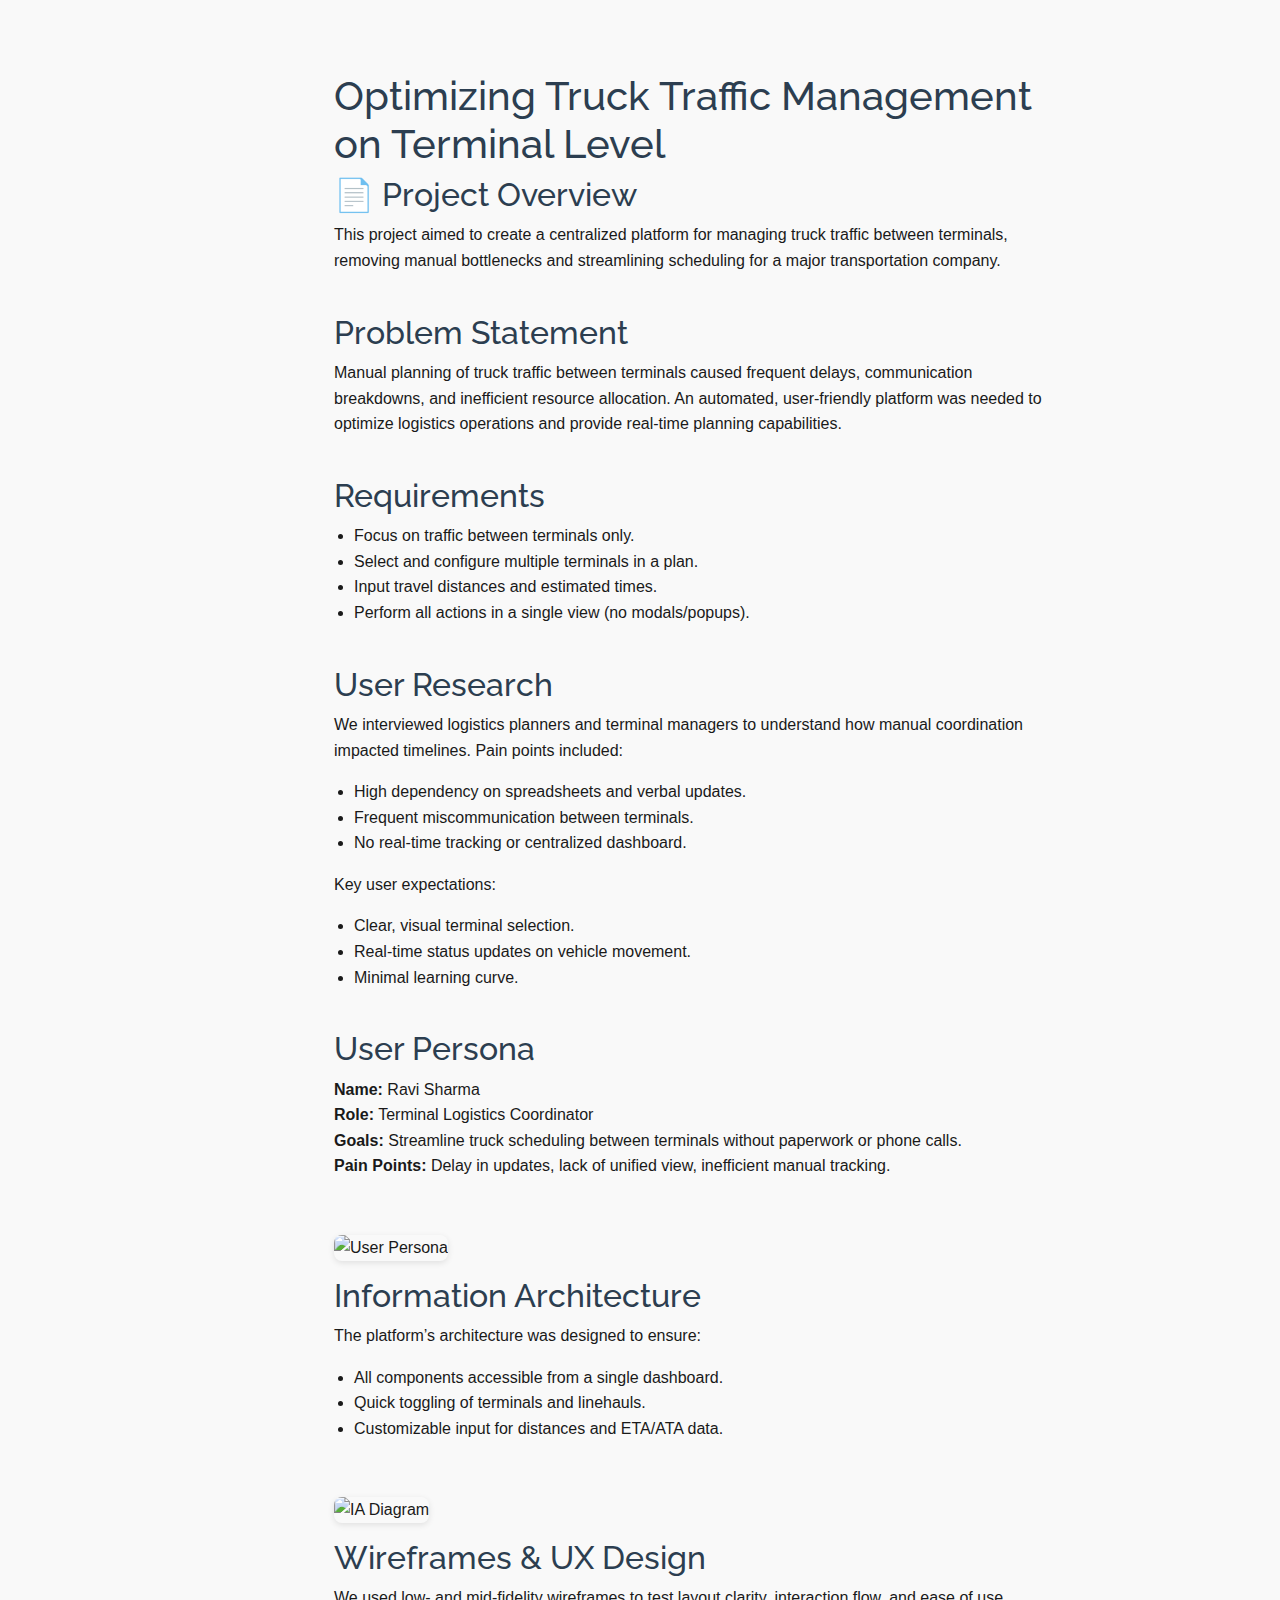
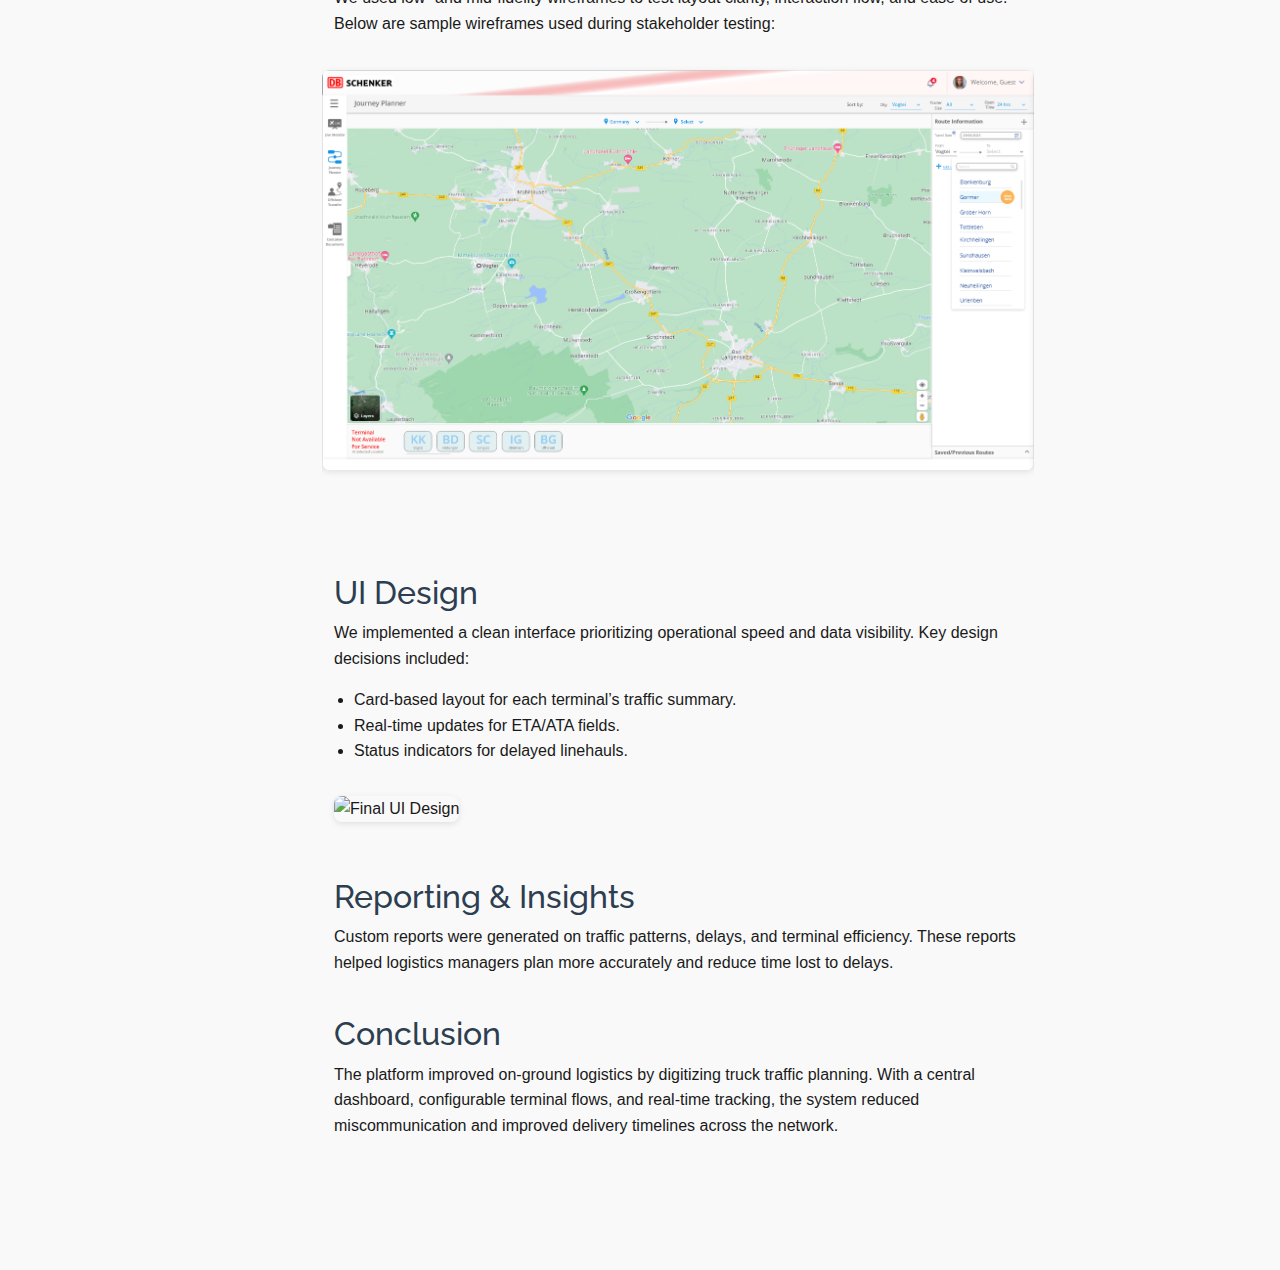
==== portfolio-details.html @ 3b133e8a "Update portfolio-details.html" ====
<!DOCTYPE html>
<html lang="en">

<head>
  <meta charset="utf-8">
  <meta content="width=device-width, initial-scale=1.0" name="viewport">

  <title>Yash Portfolio</title>
  <meta content="" name="description">
  <meta content="" name="keywords">

  <!-- Google Fonts -->
  <link href="https://fonts.googleapis.com/css?family=Open+Sans:300,300i,400,400i,600,600i,700,700i|Raleway:300,300i,400,400i,500,500i,600,600i,700,700i|Poppins:300,300i,400,400i,500,500i,600,600i,700,700i" rel="stylesheet">

  <!-- Vendor CSS Files -->
  <link href="vendor/aos/aos.css" rel="stylesheet">
  <link href="vendor/bootstrap/css/bootstrap.min.css" rel="stylesheet">
  <link href="vendor/bootstrap-icons/bootstrap-icons.css" rel="stylesheet">
  <link href="vendor/boxicons/css/boxicons.min.css" rel="stylesheet">
  <link href="vendor/glightbox/css/glightbox.min.css" rel="stylesheet">
  <link href="vendor/swiper/swiper-bundle.min.css" rel="stylesheet">

  <!-- Template Main CSS File -->
  <link href="css/style.css" rel="stylesheet">
   <style>
    body {
      font-family: Arial, sans-serif;
      max-width: 900px;
      margin: auto;
      padding: 2rem;
      line-height: 1.6;
      background-color: #f9f9f9;
      color: #1a1a1a;
    }
    h1, h2, h3 {
      color: #2c3e50;
    }
    ul {
      padding-left: 20px;
    }
    img {
      max-width: 100%;
      border-radius: 8px;
      margin: 1rem 0;
      box-shadow: 0 2px 6px rgba(0, 0, 0, 0.1);
    }
    .section {
      margin-bottom: 2.5rem;
    }
  </style>
</head>

<body>

  <main id="main">

    <!-- ======= Portfolio Details Section ======= -->
    <section id="portfolio-details" class="portfolio-details">
      <div class="container">
        <h1>Optimizing Truck Traffic Management on Terminal Level</h1>

  <div class="section">
    <h2>📄 Project Overview</h2>
    <p>This project aimed to create a centralized platform for managing truck traffic between terminals, removing manual bottlenecks and streamlining scheduling for a major transportation company.</p>
  </div>

           <div class="section">
    <h2>Problem Statement</h2>
    <p>Manual planning of truck traffic between terminals caused frequent delays, communication breakdowns, and inefficient resource allocation. An automated, user-friendly platform was needed to optimize logistics operations and provide real-time planning capabilities.</p>
  </div>

  <div class="section">
    <h2>Requirements</h2>
    <ul>
      <li>Focus on traffic between terminals only.</li>
      <li>Select and configure multiple terminals in a plan.</li>
      <li>Input travel distances and estimated times.</li>
      <li>Perform all actions in a single view (no modals/popups).</li>
    </ul>
  </div>

  <div class="section">
    <h2>User Research</h2>
    <p>We interviewed logistics planners and terminal managers to understand how manual coordination impacted timelines. Pain points included:</p>
    <ul>
      <li>High dependency on spreadsheets and verbal updates.</li>
      <li>Frequent miscommunication between terminals.</li>
      <li>No real-time tracking or centralized dashboard.</li>
    </ul>
    <p>Key user expectations:</p>
    <ul>
      <li>Clear, visual terminal selection.</li>
      <li>Real-time status updates on vehicle movement.</li>
      <li>Minimal learning curve.</li>
    </ul>
  </div>

  <div class="section">
    <h2>User Persona</h2>
    <p><strong>Name:</strong> Ravi Sharma<br>
       <strong>Role:</strong> Terminal Logistics Coordinator<br>
       <strong>Goals:</strong> Streamline truck scheduling between terminals without paperwork or phone calls.<br>
       <strong>Pain Points:</strong> Delay in updates, lack of unified view, inefficient manual tracking.
    </p>
  </div>
          <img src="images/truck_persona.png" alt="User Persona">

  <div class="section">
    <h2>Information Architecture</h2>
    <p>The platform’s architecture was designed to ensure:</p>
    <ul>
      <li>All components accessible from a single dashboard.</li>
      <li>Quick toggling of terminals and linehauls.</li>
      <li>Customizable input for distances and ETA/ATA data.</li>
    </ul>
  </div>
           <img src="images/IADB.png" alt="IA Diagram">

  <div class="section">
    <h2>Wireframes & UX Design</h2>
    <p>We used low- and mid-fidelity wireframes to test layout clarity, interaction flow, and ease of use. Below are sample wireframes used during stakeholder testing:</p>
    <br>
     <div class="row gy-4">

          <div class="row">
            <div class="portfolio-details-slider swiper">
              <div class="swiper-wrapper align-items-center">

                <div class="swiper-slide">
                  <img src="img/portfolio/DB_3.png" alt="">
                </div>

                <div class="swiper-slide">
                  <img src="img/portfolio/DB_4.png" alt="">
                </div>

                <div class="swiper-slide">
                  <img src="img/portfolio/DB_5.png" alt="">
                </div>
                
                <div class="swiper-slide">
                  <img src="img/portfolio/DB_6.png" alt="">
                </div>
                
                <div class="swiper-slide">
                  <img src="img/portfolio/DB_7.png" alt="">
                </div>
                
                <div class="swiper-slide">
                  <img src="img/portfolio/DB_8.png" alt="">
                </div>
                
                <div class="swiper-slide">
                  <img src="img/portfolio/DB_9.png" alt="">
                </div>
                
                <div class="swiper-slide">
                  <img src="img/portfolio/DB_10.png" alt="">
                </div>
                
                <div class="swiper-slide">
                  <img src="img/portfolio/DB_11.png" alt="">
                </div>

              </div>
              <div class="swiper-pagination"></div>
            </div>
          </div>
        </div>
  </div>

  <div class="section">
    <h2>UI Design</h2>
    <p>We implemented a clean interface prioritizing operational speed and data visibility. Key design decisions included:</p>
    <ul>
      <li>Card-based layout for each terminal’s traffic summary.</li>
      <li>Real-time updates for ETA/ATA fields.</li>
      <li>Status indicators for delayed linehauls.</li>
    </ul>
    <img src="images/truck_ui_final.png" alt="Final UI Design">
  </div>

  <div class="section">
    <h2>Reporting & Insights</h2>
    <p>Custom reports were generated on traffic patterns, delays, and terminal efficiency. These reports helped logistics managers plan more accurately and reduce time lost to delays.</p>
  </div>

  <div class="section">
    <h2>Conclusion</h2>
    <p>The platform improved on-ground logistics by digitizing truck traffic planning. With a central dashboard, configurable terminal flows, and real-time tracking, the system reduced miscommunication and improved delivery timelines across the network.</p>
  </div>



        </div>

      </div>
    </section><!-- End Portfolio Details Section -->

  </main><!-- End #main -->

  <div id="preloader"></div>
  <a href="#" class="back-to-top d-flex align-items-center justify-content-center"><i class="bi bi-arrow-up-short"></i></a>

  <!-- Vendor JS Files -->
  <script src="vendor/purecounter/purecounter_vanilla.js"></script>
  <script src="vendor/aos/aos.js"></script>
  <script src="vendor/bootstrap/js/bootstrap.bundle.min.js"></script>
  <script src="vendor/glightbox/js/glightbox.min.js"></script>
  <script src="vendor/isotope-layout/isotope.pkgd.min.js"></script>
  <script src="vendor/swiper/swiper-bundle.min.js"></script>
  <script src="vendor/typed.js/typed.min.js"></script>
  <script src="vendor/waypoints/noframework.waypoints.js"></script>
  <script src="vendor/php-email-form/validate.js"></script>

   
  <script src="js/main.js"></script>
 <!-- Template Main JS File>-->
  <script>
    // disable right click
    document.addEventListener('contextmenu', event => event.preventDefault());
 
    document.onkeydown = function (e) {
 
        // disable F12 key
        if(e.keyCode == 123) {
            return false;
        }
 
        // disable I key
        if(e.ctrlKey && e.shiftKey && e.keyCode == 73){
            return false;
        }
 
        // disable J key
        if(e.ctrlKey && e.shiftKey && e.keyCode == 74) {
            return false;
        }
 
        // disable U key
        if(e.ctrlKey && e.keyCode == 85) {
            return false;
        }
    }
 
</script

</body>

</html>
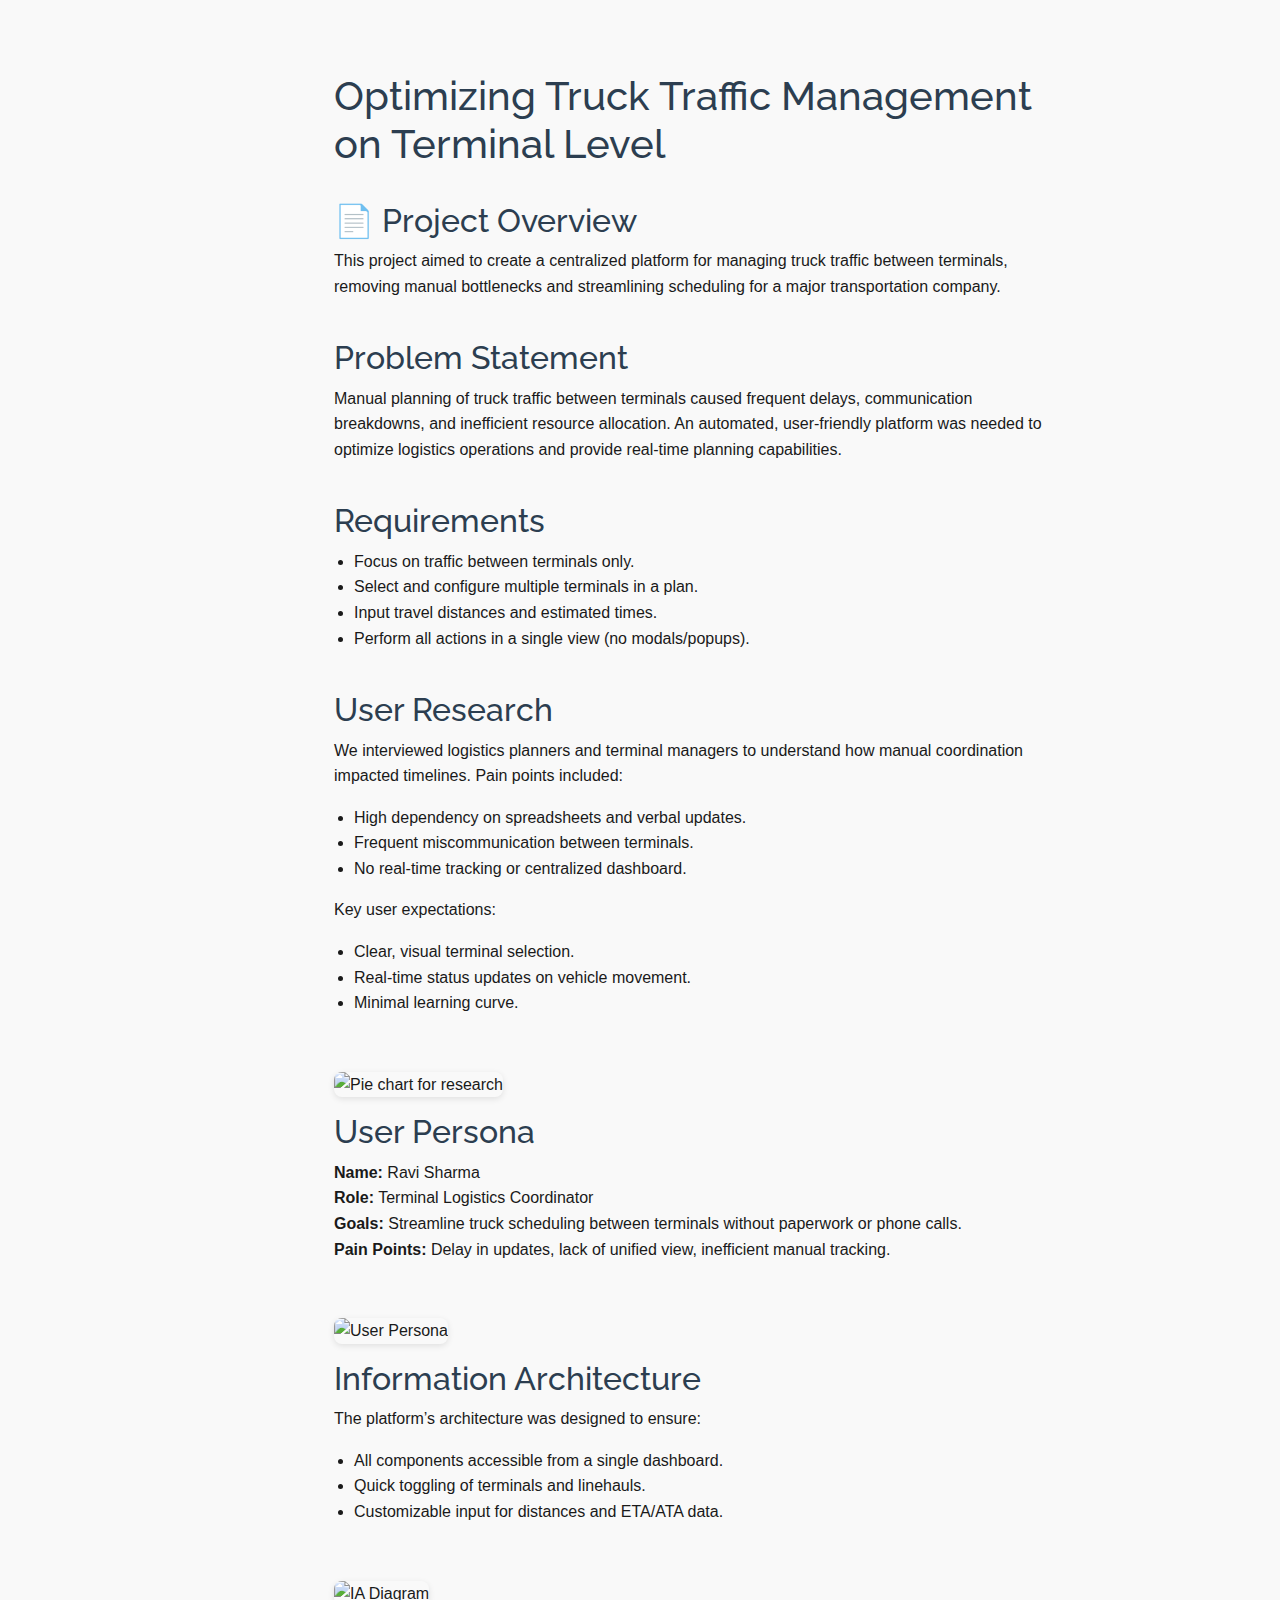
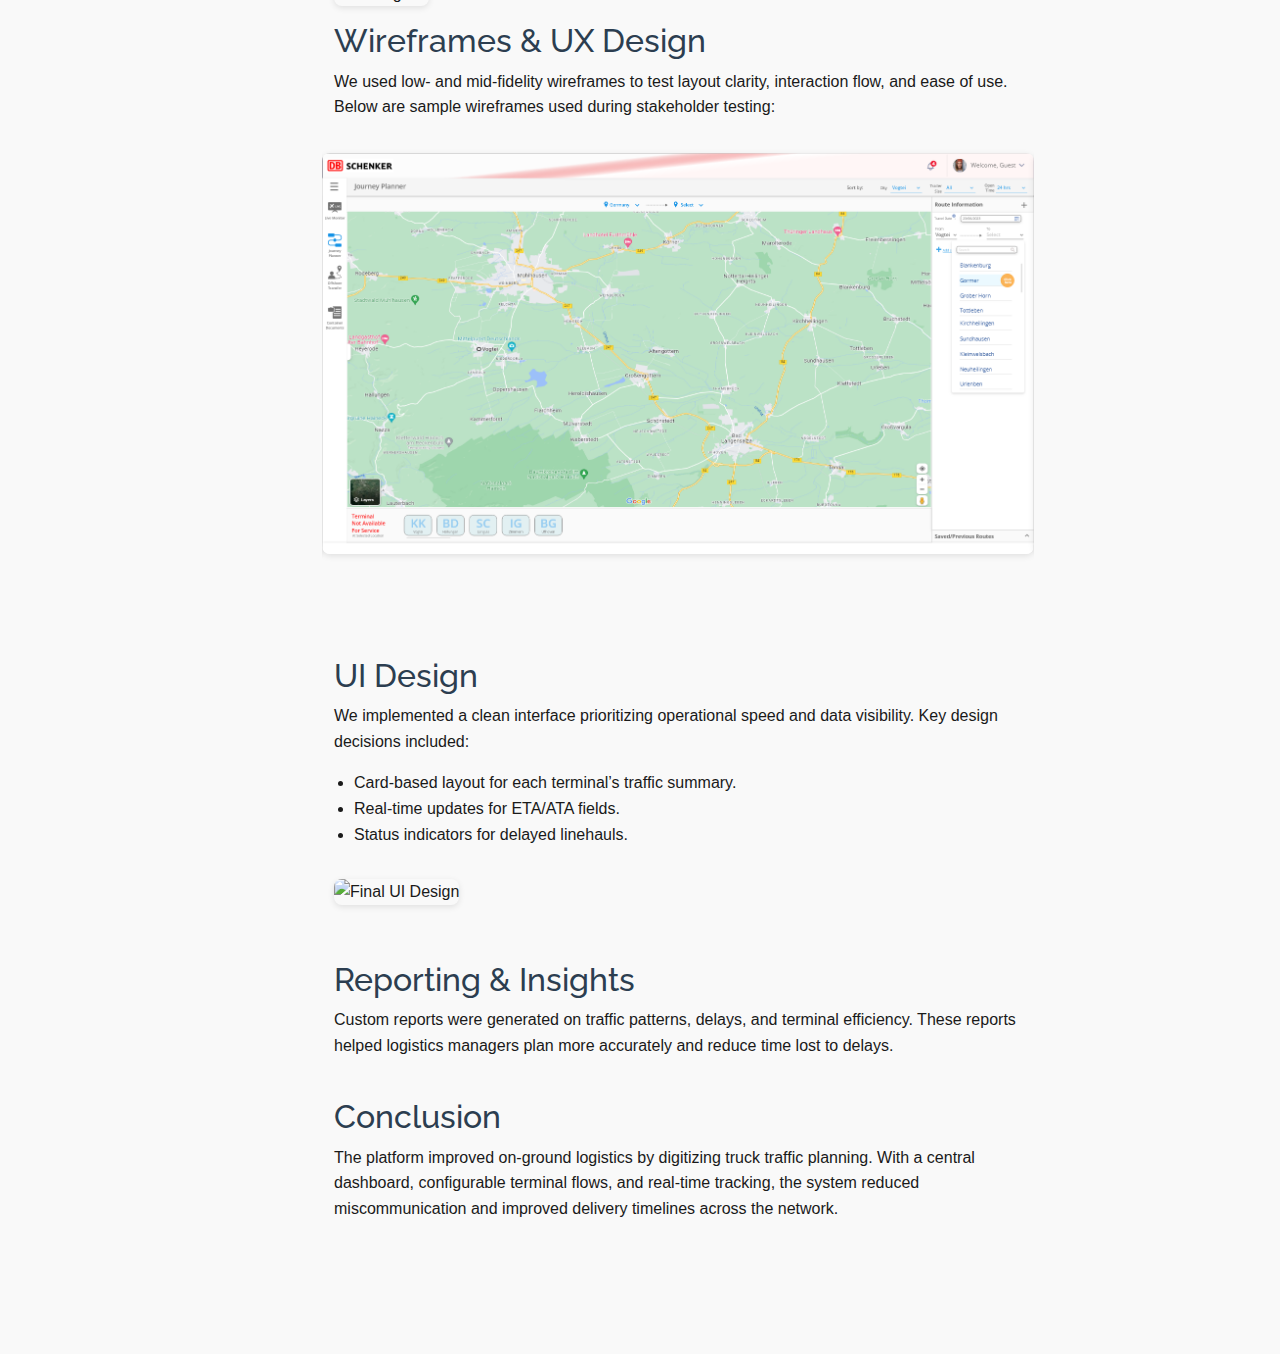
==== commit 92675abc: "Update portfolio-details.html" ====
--- a/portfolio-details.html
+++ b/portfolio-details.html
@@ -57,7 +57,7 @@
     <!-- ======= Portfolio Details Section ======= -->
     <section id="portfolio-details" class="portfolio-details">
       <div class="container">
-        <h1>Optimizing Truck Traffic Management on Terminal Level</h1>
+        <h1>Optimizing Truck Traffic Management on Terminal Level</h1><br>
 
   <div class="section">
     <h2>📄 Project Overview</h2>
@@ -94,6 +94,7 @@
       <li>Minimal learning curve.</li>
     </ul>
   </div>
+         <img src="images/user_research_terminal_pie_chart.png" alt="Pie chart for research">
 
   <div class="section">
     <h2>User Persona</h2>
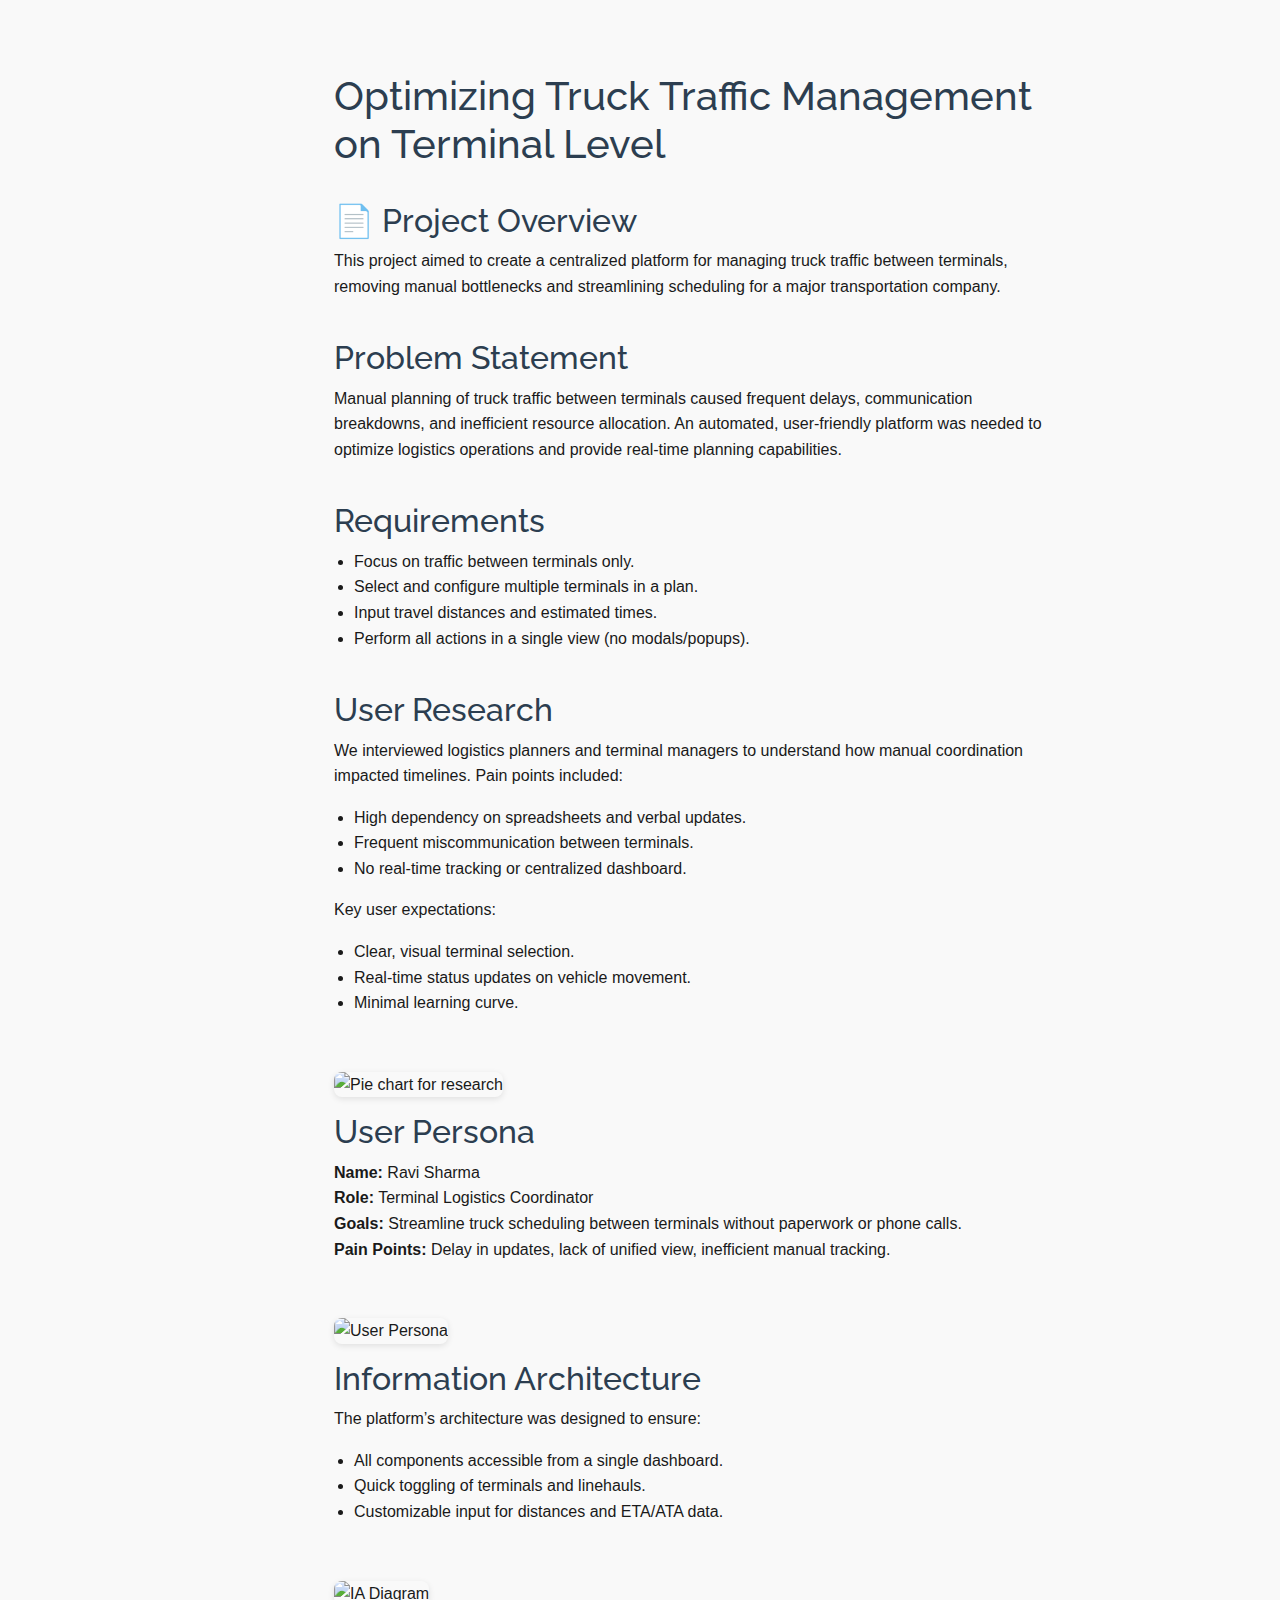
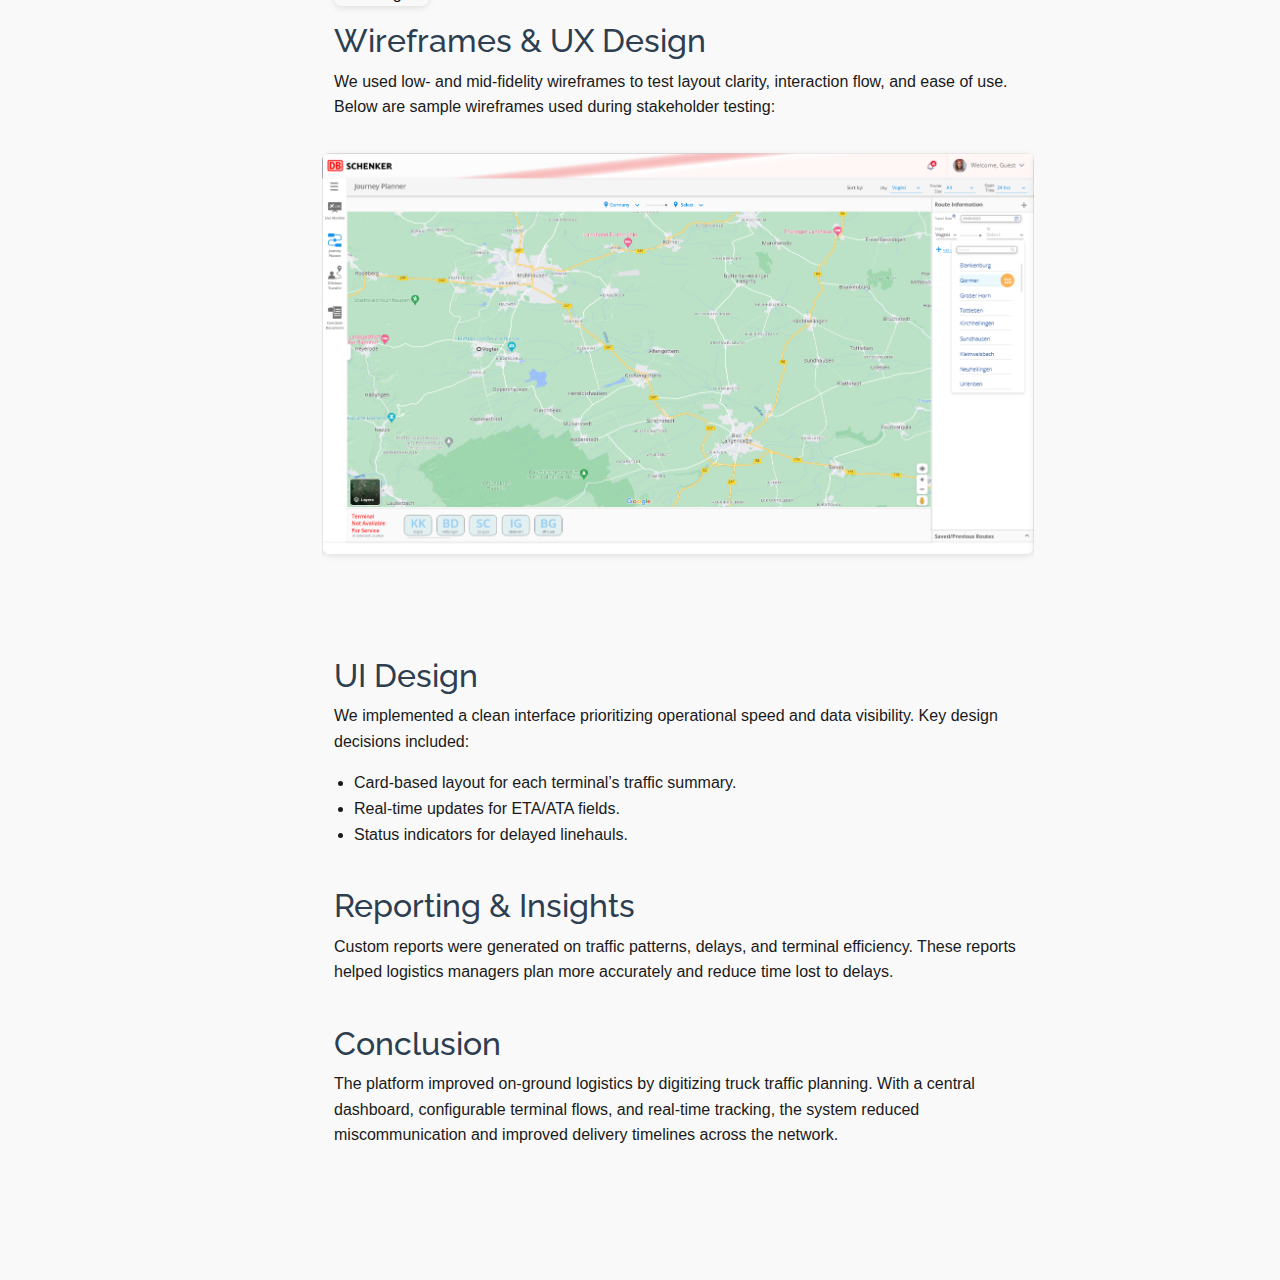
==== commit e809c0b5: "Update portfolio-details.html" ====
--- a/portfolio-details.html
+++ b/portfolio-details.html
@@ -178,7 +178,6 @@
       <li>Real-time updates for ETA/ATA fields.</li>
       <li>Status indicators for delayed linehauls.</li>
     </ul>
-    <img src="images/truck_ui_final.png" alt="Final UI Design">
   </div>
 
   <div class="section">
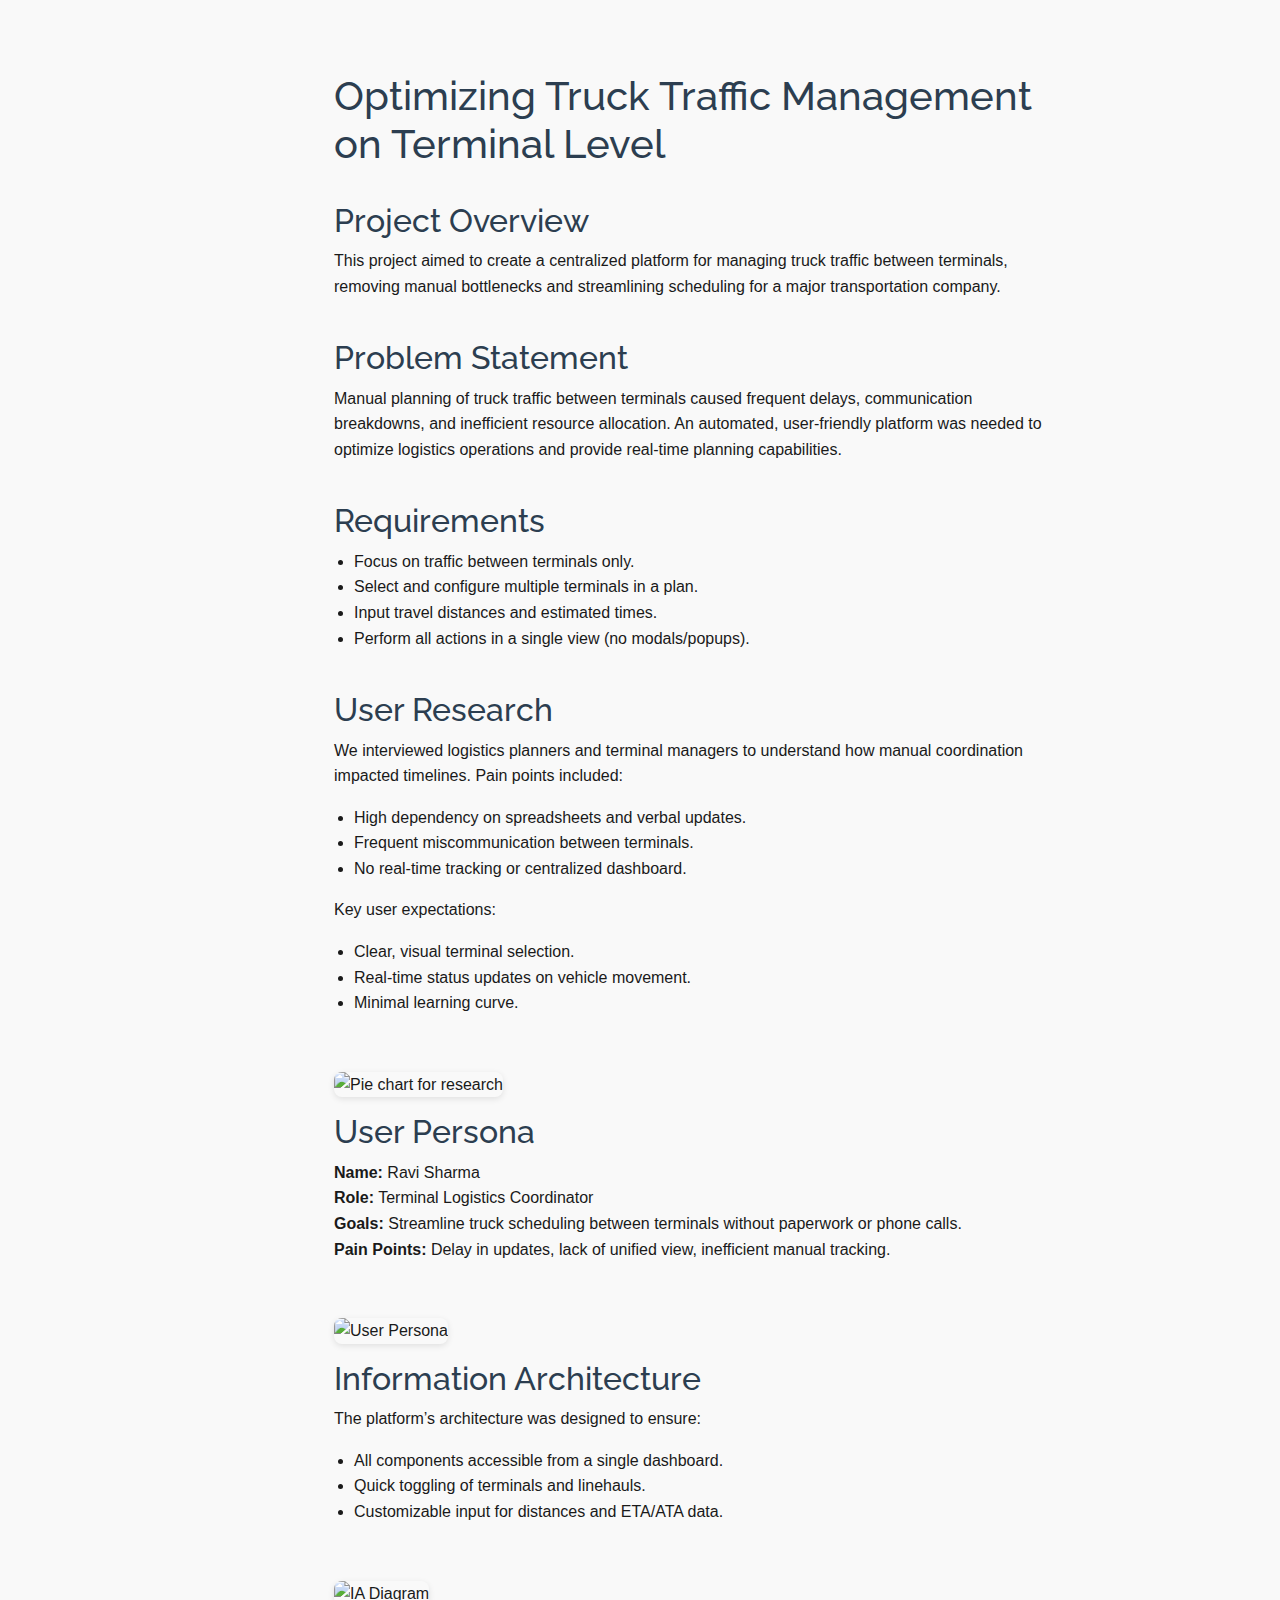
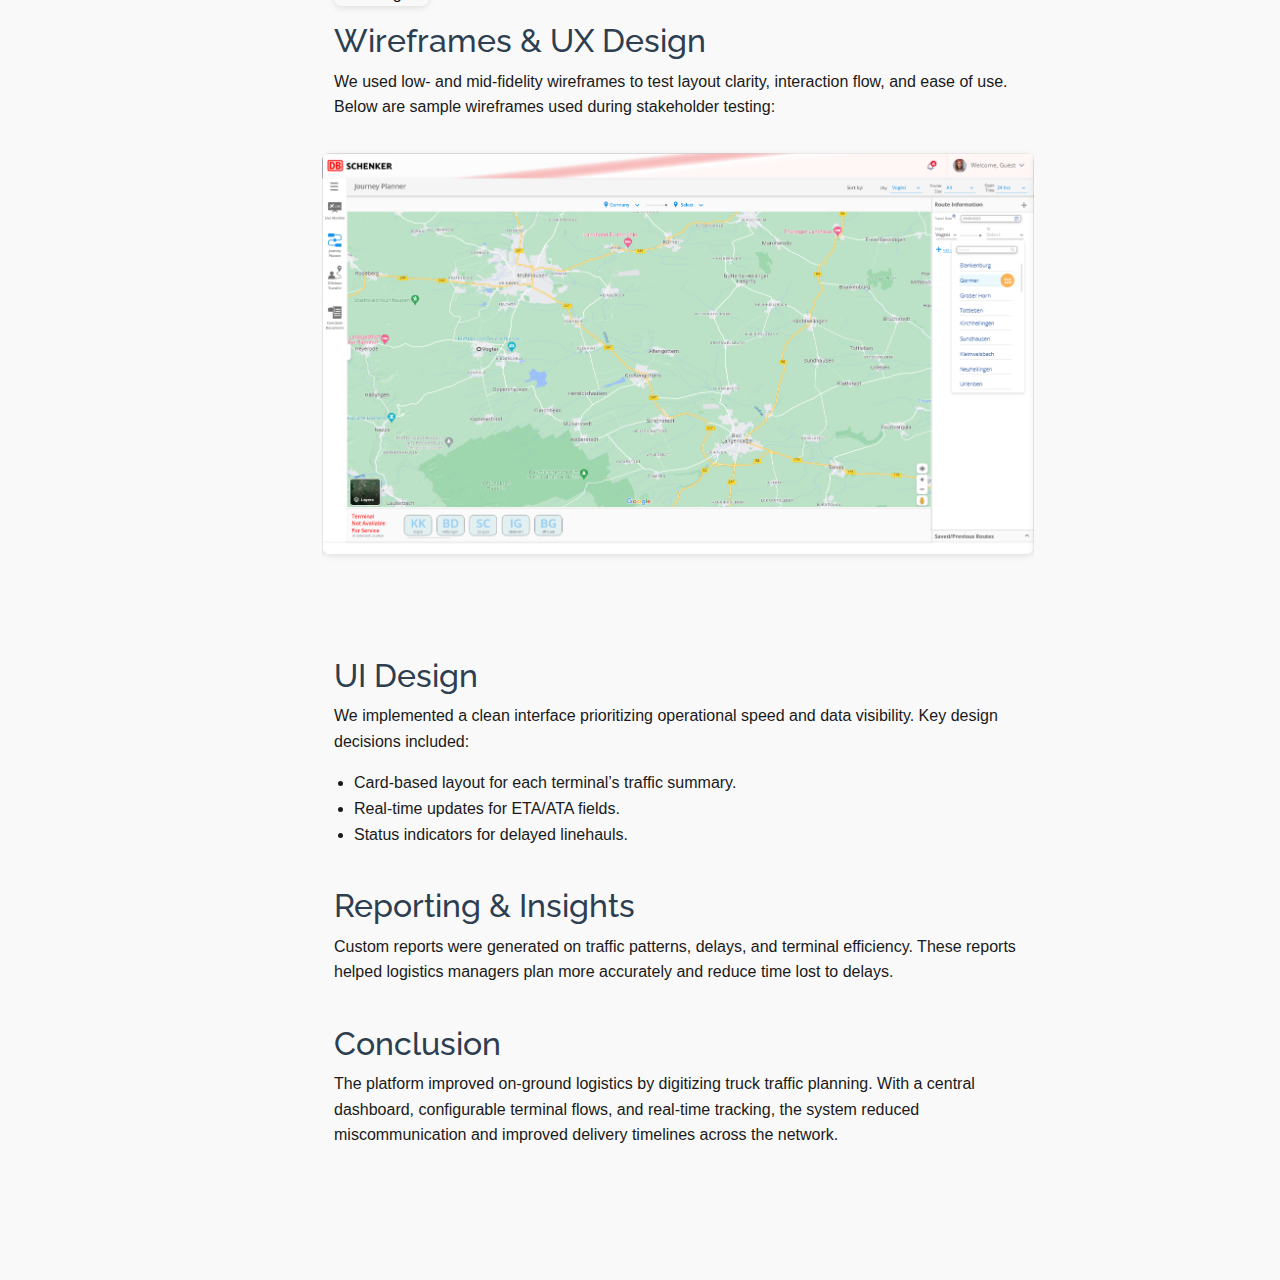
==== commit e4d51c79: "Update portfolio-details.html" ====
--- a/portfolio-details.html
+++ b/portfolio-details.html
@@ -57,10 +57,11 @@
     <!-- ======= Portfolio Details Section ======= -->
     <section id="portfolio-details" class="portfolio-details">
       <div class="container">
-        <h1>Optimizing Truck Traffic Management on Terminal Level</h1><br>
-
-  <div class="section">
-    <h2>📄 Project Overview</h2>
+        <h1>Optimizing Truck Traffic Management on Terminal Level</h1>
+        <br>
+
+  <div class="section">
+    <h2>Project Overview</h2>
     <p>This project aimed to create a centralized platform for managing truck traffic between terminals, removing manual bottlenecks and streamlining scheduling for a major transportation company.</p>
   </div>
 
@@ -190,11 +191,7 @@
     <p>The platform improved on-ground logistics by digitizing truck traffic planning. With a central dashboard, configurable terminal flows, and real-time tracking, the system reduced miscommunication and improved delivery timelines across the network.</p>
   </div>
 
-
-
         </div>
-
-      </div>
     </section><!-- End Portfolio Details Section -->
 
   </main><!-- End #main -->
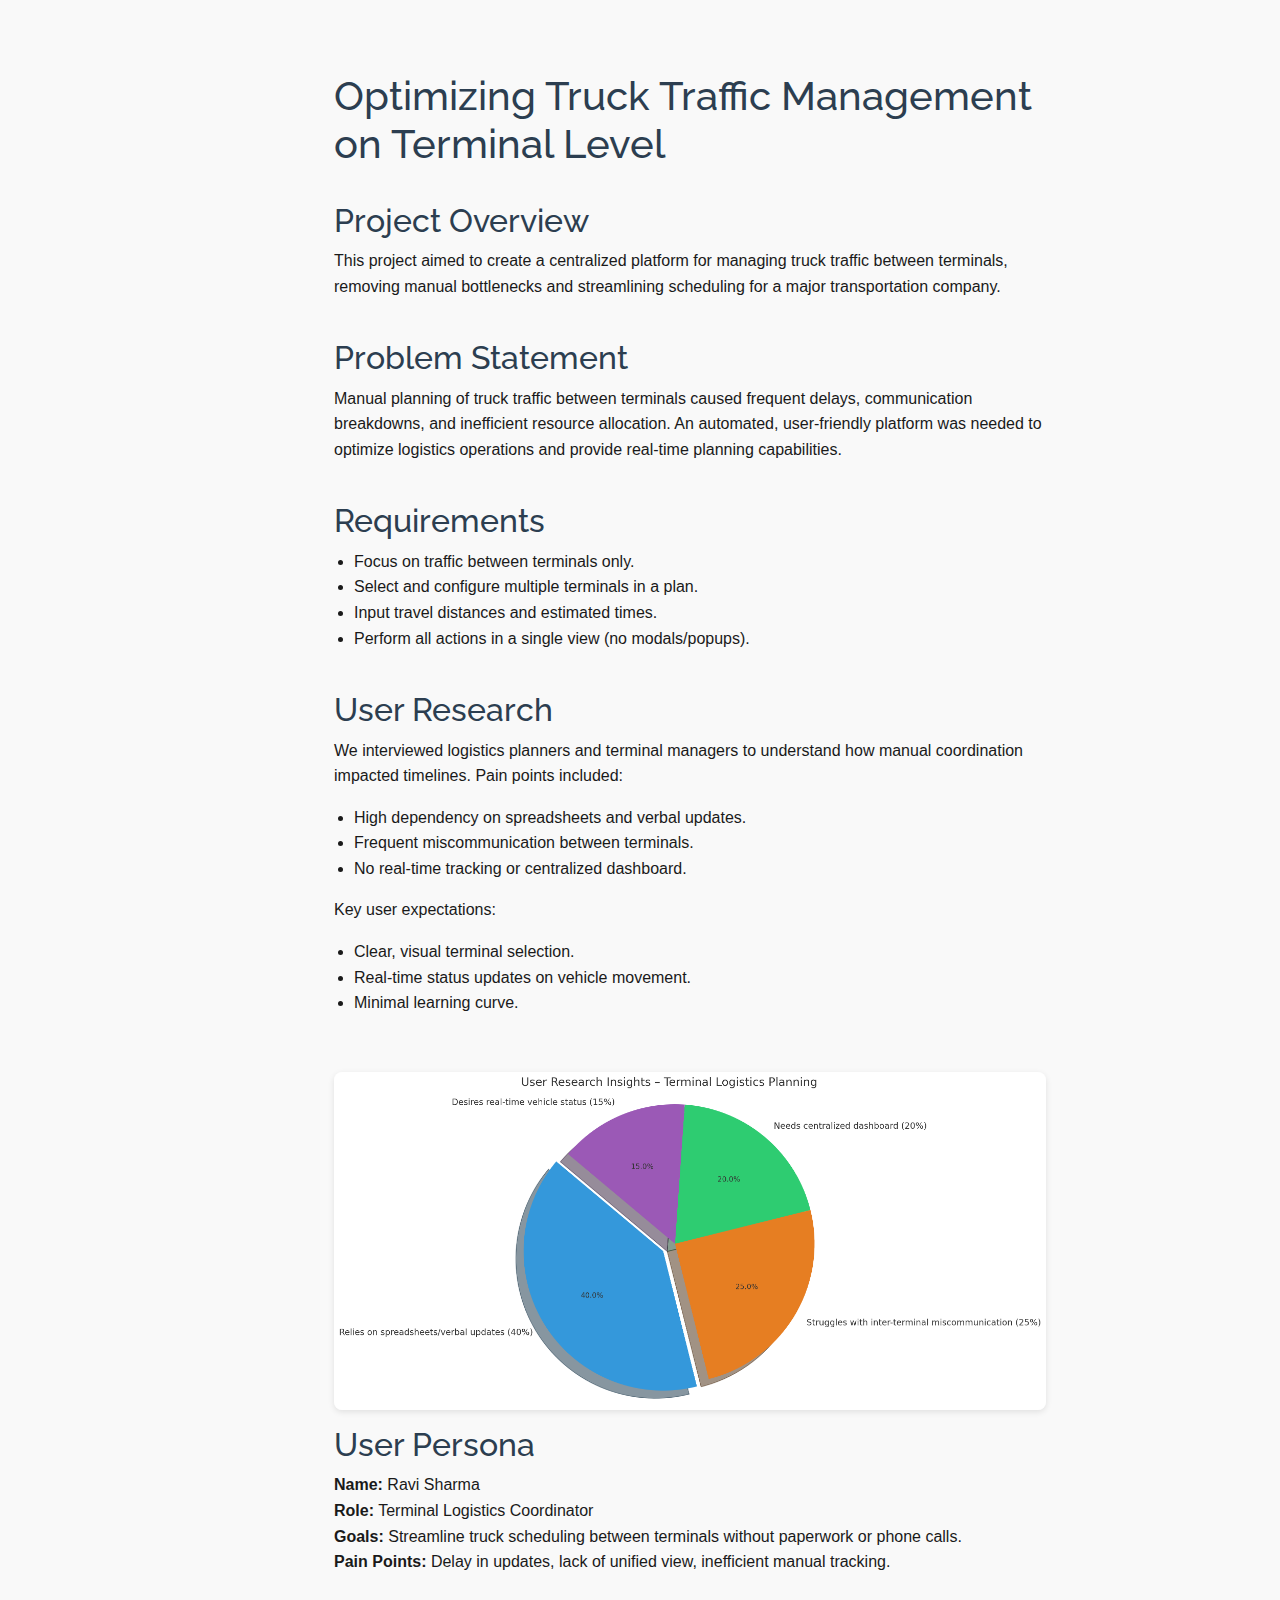
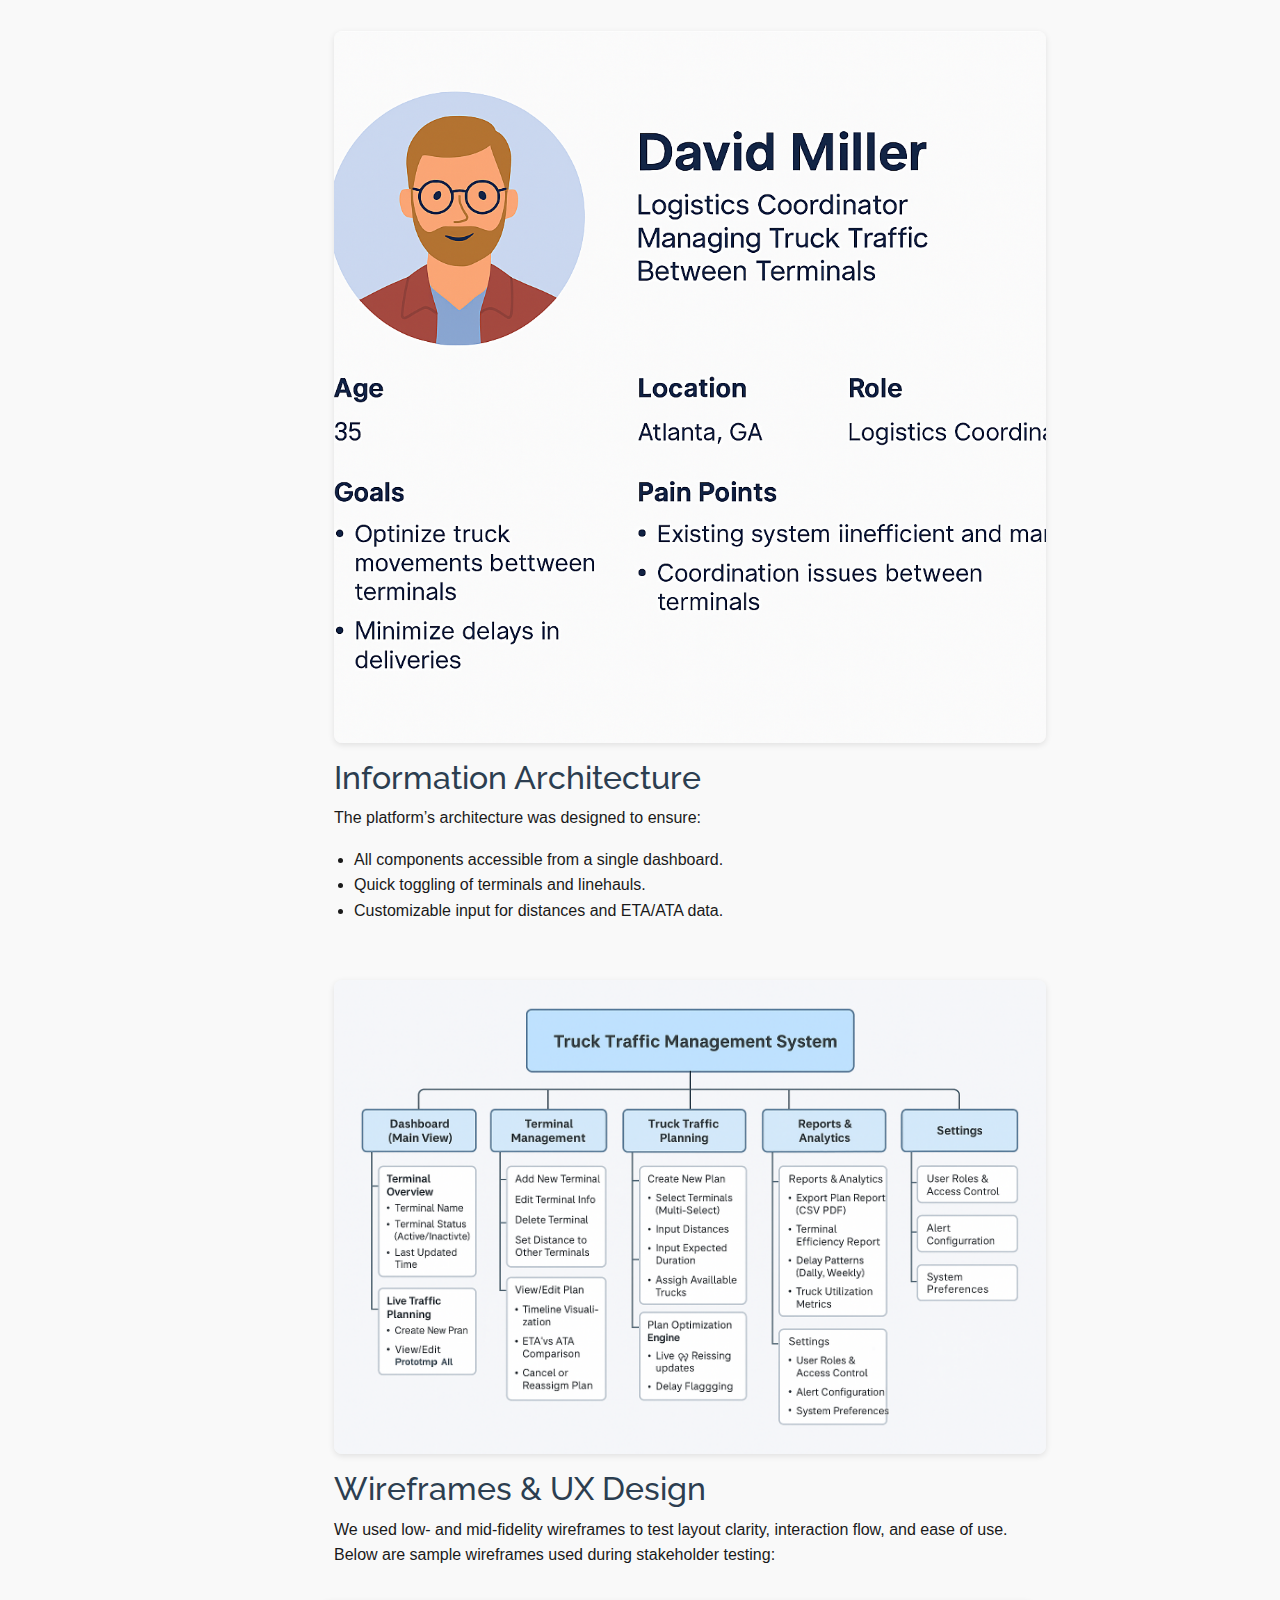
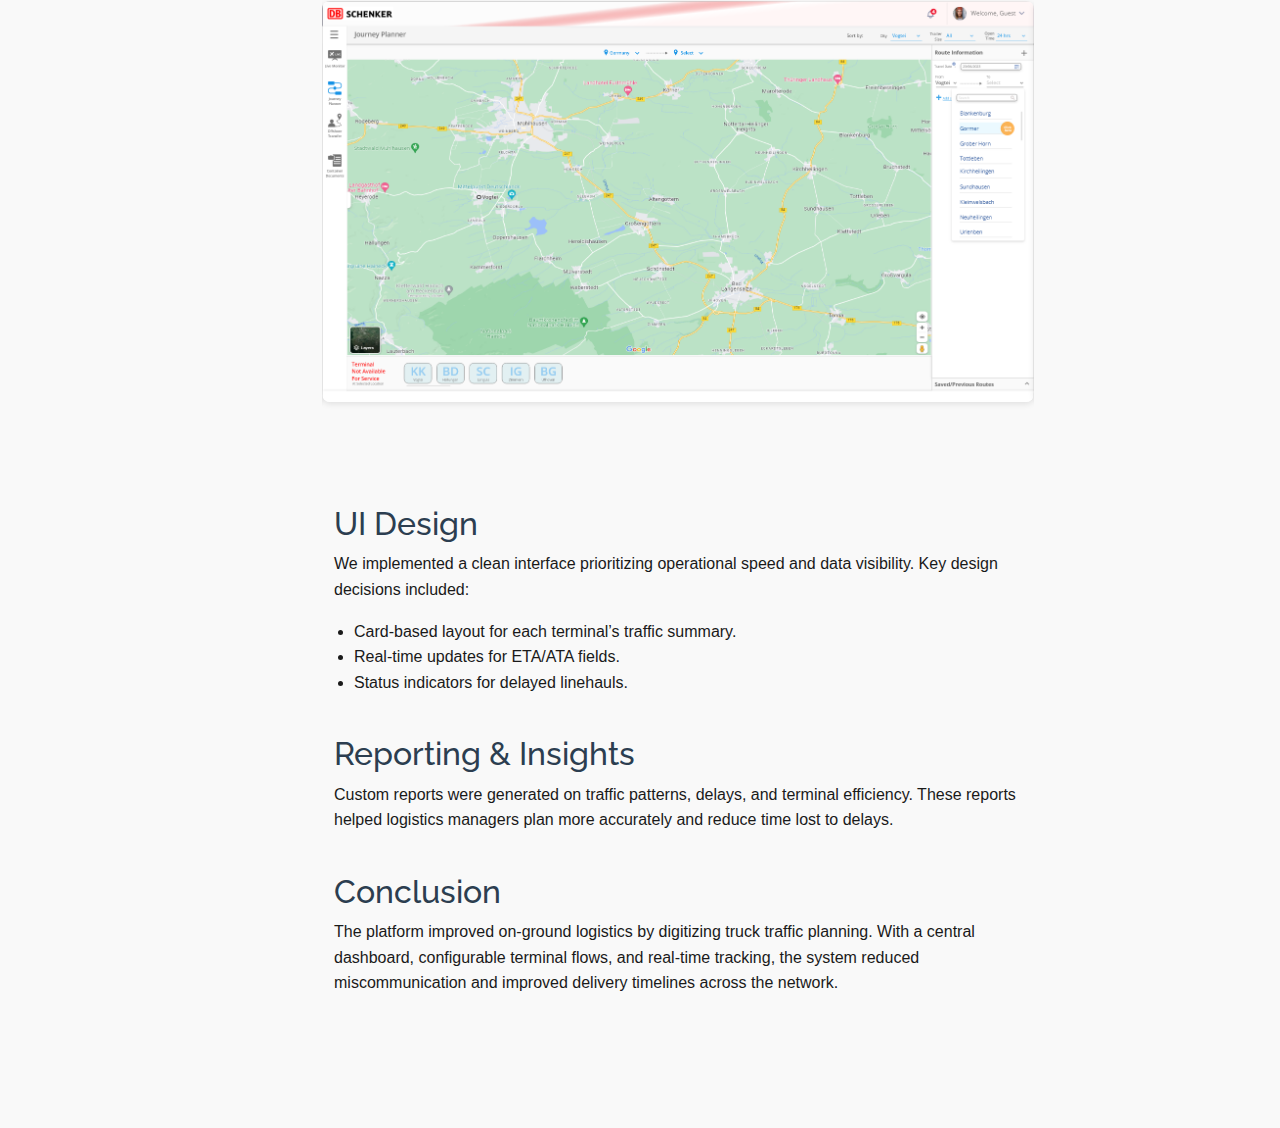
==== commit 143f930d: "Update portfolio-details.html" ====
--- a/portfolio-details.html
+++ b/portfolio-details.html
@@ -95,7 +95,7 @@
       <li>Minimal learning curve.</li>
     </ul>
   </div>
-         <img src="images/user_research_terminal_pie_chart.png" alt="Pie chart for research">
+         <img src="img/user_research_terminal_pie_chart.png" alt="Pie chart for research">
 
   <div class="section">
     <h2>User Persona</h2>
@@ -105,7 +105,7 @@
        <strong>Pain Points:</strong> Delay in updates, lack of unified view, inefficient manual tracking.
     </p>
   </div>
-          <img src="images/truck_persona.png" alt="User Persona">
+          <img src="img/truck_persona.png" alt="User Persona">
 
   <div class="section">
     <h2>Information Architecture</h2>
@@ -116,7 +116,7 @@
       <li>Customizable input for distances and ETA/ATA data.</li>
     </ul>
   </div>
-           <img src="images/IADB.png" alt="IA Diagram">
+           <img src="img/IADB.png" alt="IA Diagram">
 
   <div class="section">
     <h2>Wireframes & UX Design</h2>
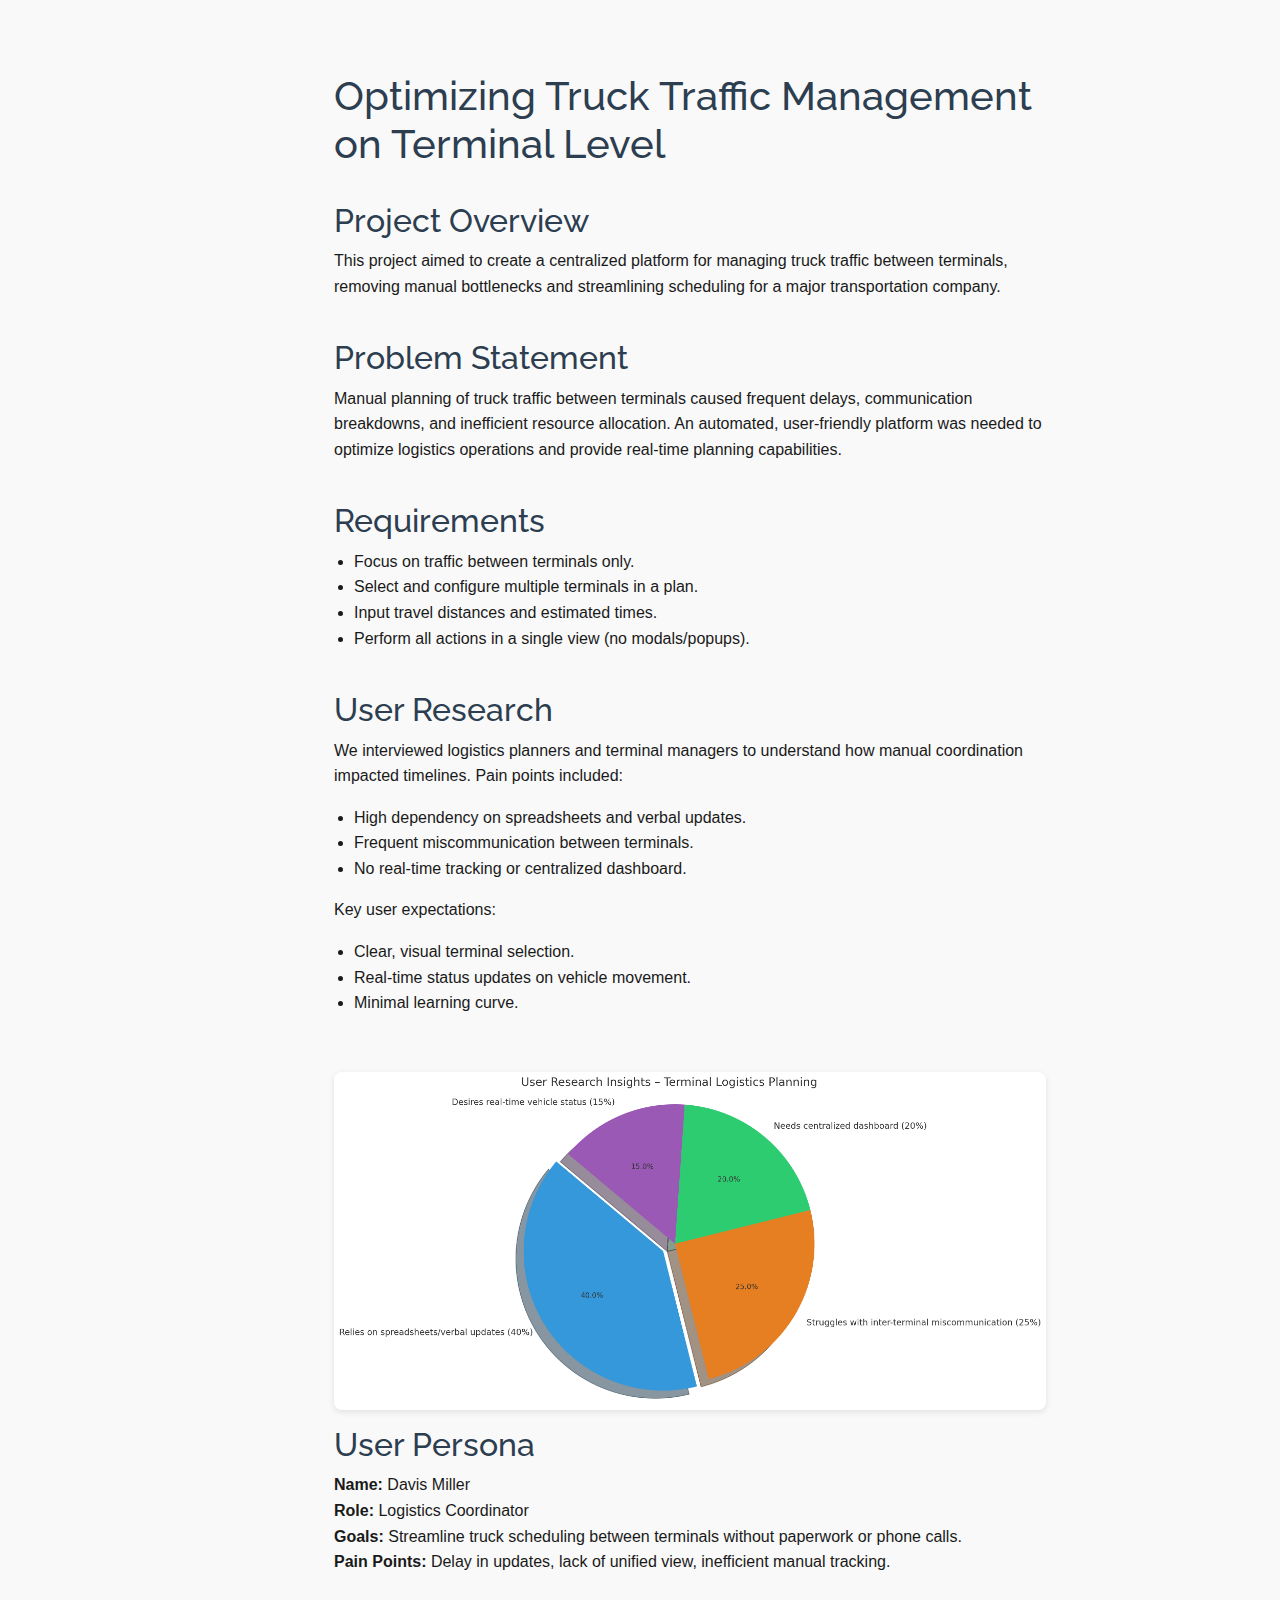
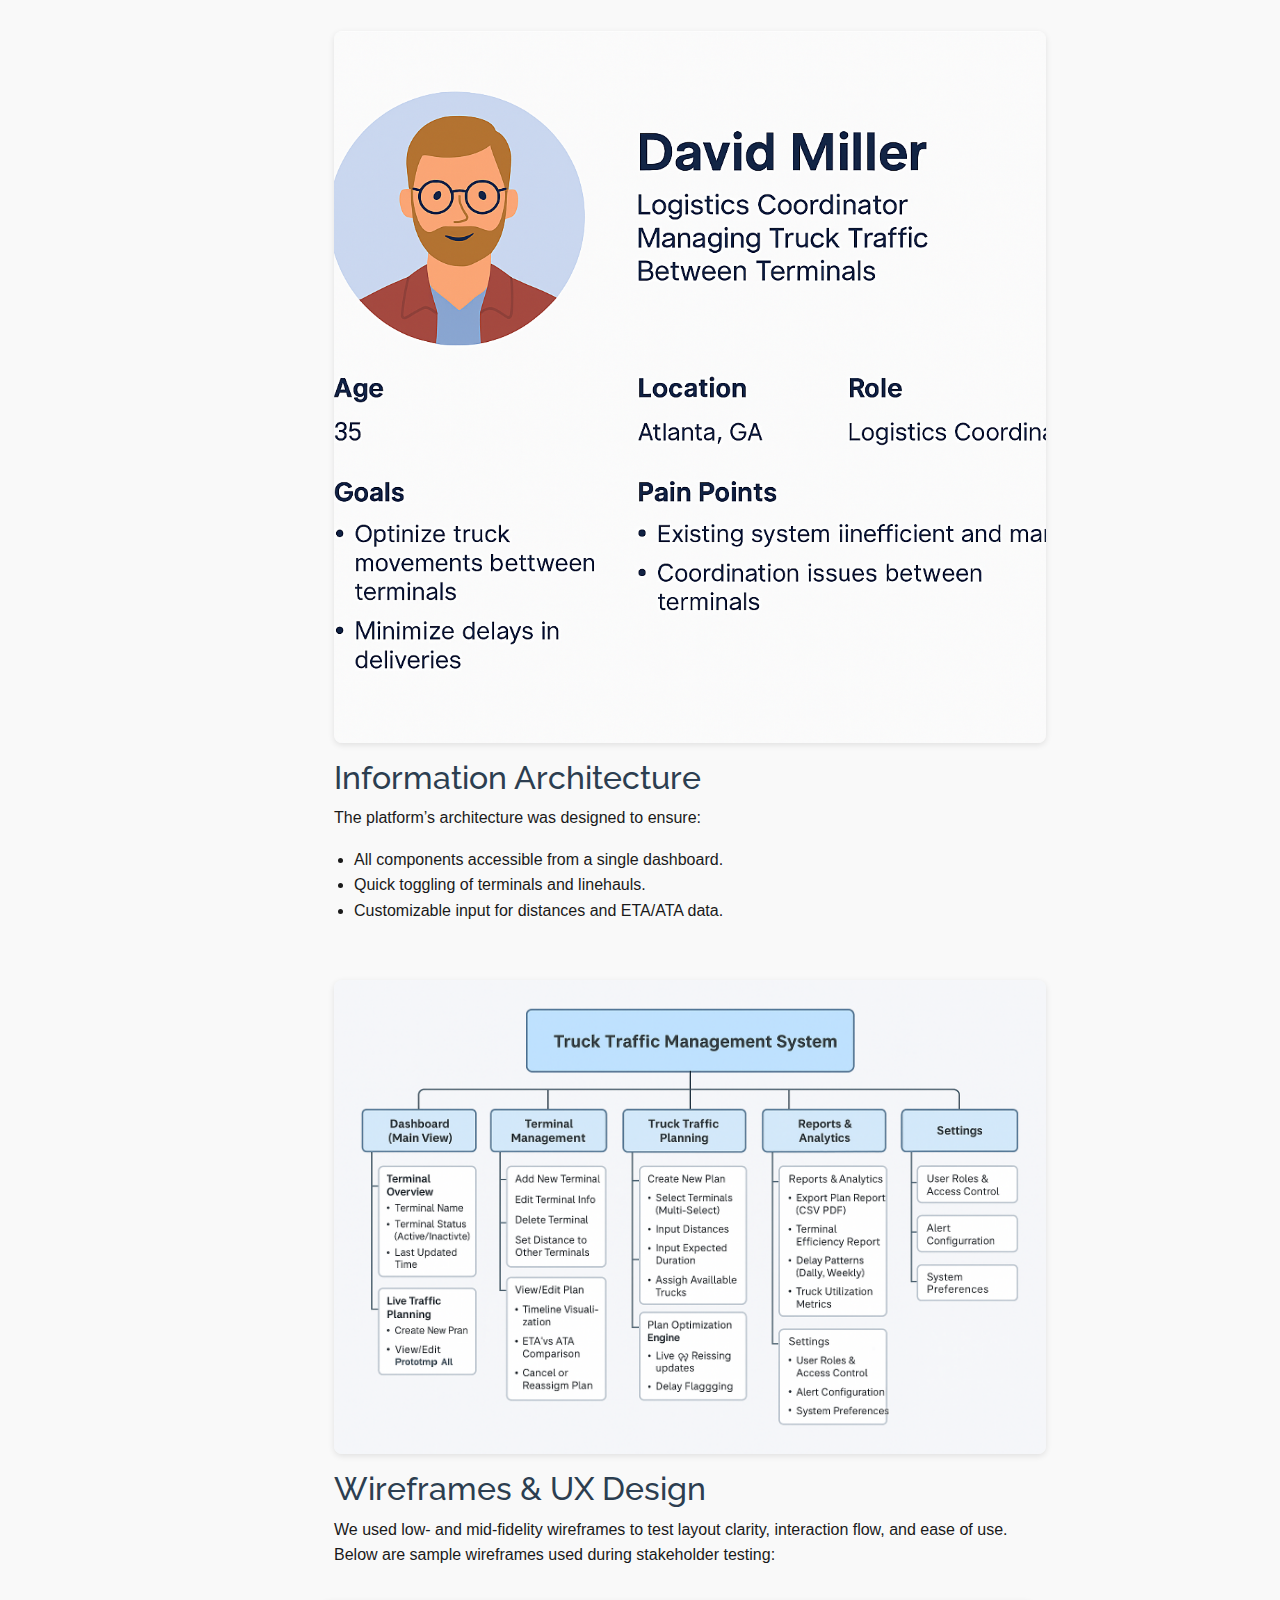
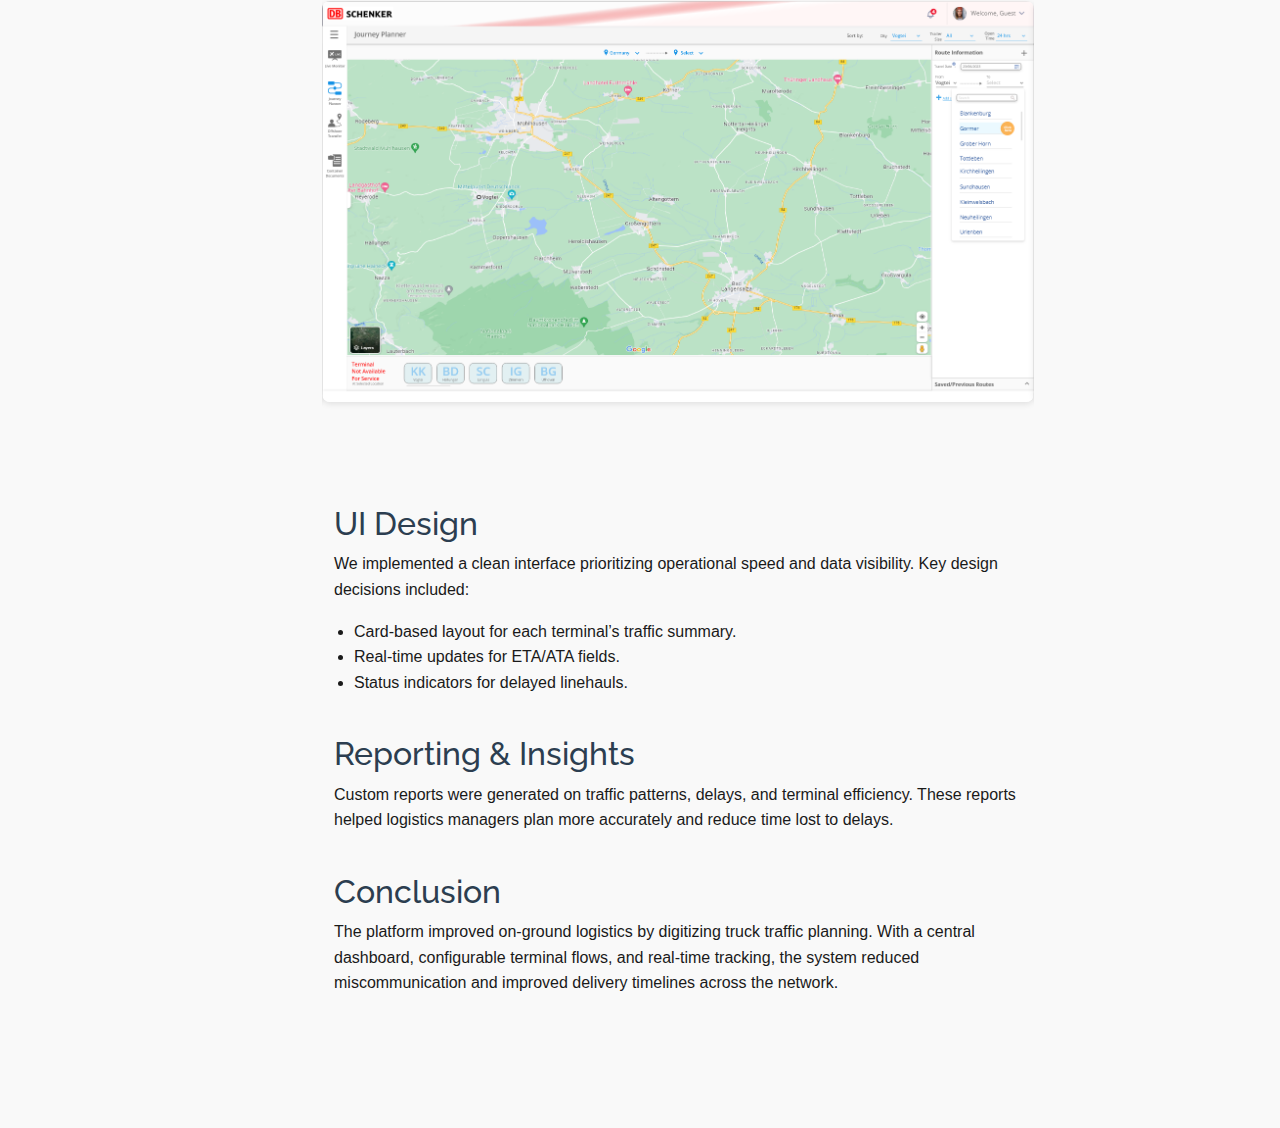
==== commit 96386f4e: "Update portfolio-details.html" ====
--- a/portfolio-details.html
+++ b/portfolio-details.html
@@ -99,8 +99,8 @@
 
   <div class="section">
     <h2>User Persona</h2>
-    <p><strong>Name:</strong> Ravi Sharma<br>
-       <strong>Role:</strong> Terminal Logistics Coordinator<br>
+    <p><strong>Name:</strong> Davis Miller<br>
+       <strong>Role:</strong> Logistics Coordinator<br>
        <strong>Goals:</strong> Streamline truck scheduling between terminals without paperwork or phone calls.<br>
        <strong>Pain Points:</strong> Delay in updates, lack of unified view, inefficient manual tracking.
     </p>
@@ -240,7 +240,7 @@
         }
     }
  
-</script
+</script>
 
 </body>
 
